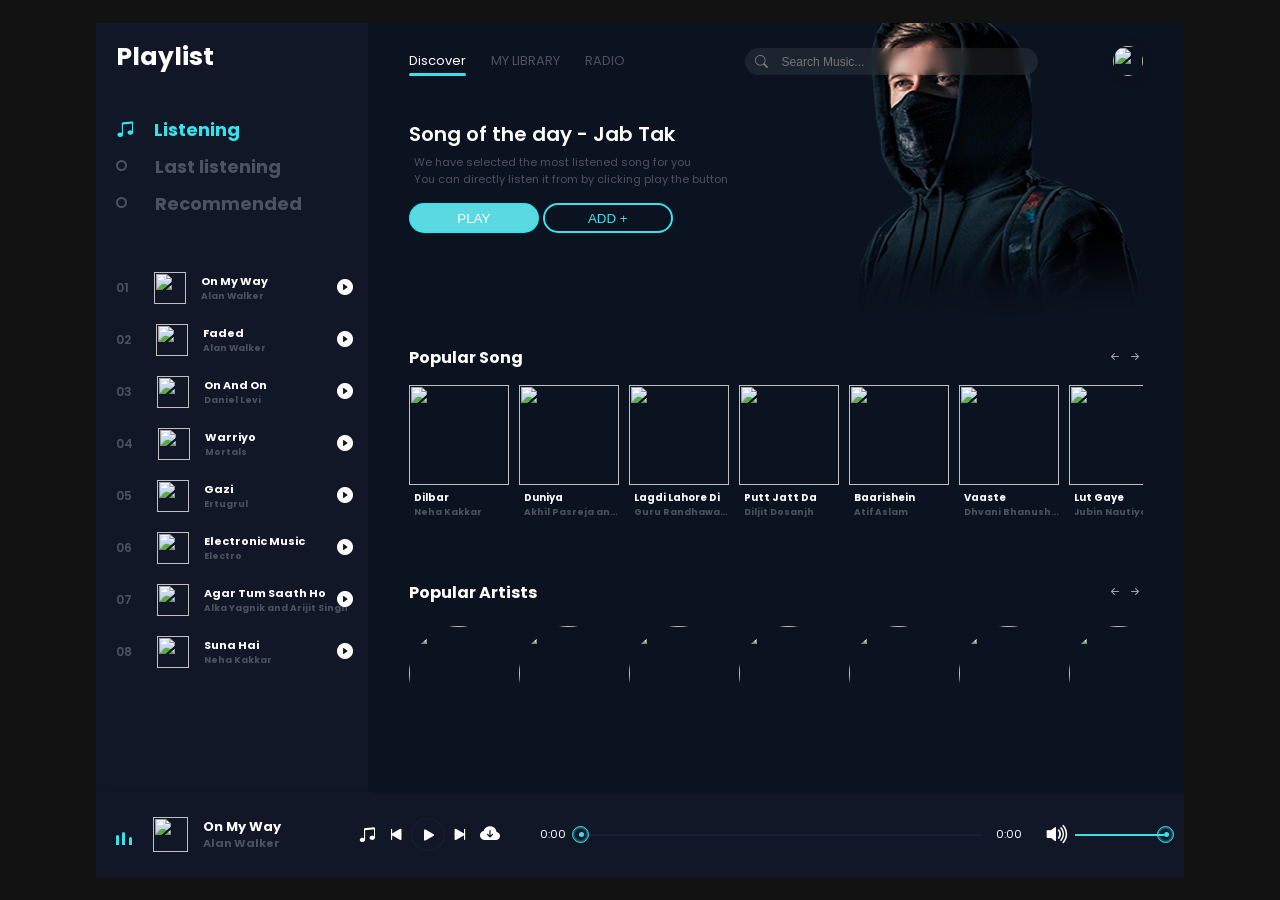
==== index.html @ 34f2d183 "index.html" ====
<!DOCTYPE html>
<html lang="en">
<head>
    <meta charset="UTF-8">
    <meta http-equiv="X-UA-Compatible" content="IE=edge">
    <meta name="viewport" content="width=device-width, initial-scale=1.0">
    <link rel="stylesheet" href="style.css">
    <link rel="stylesheet" href="media.css">
    <link rel="stylesheet" href="https://cdn.jsdelivr.net/npm/bootstrap-icons@1.9.1/font/bootstrap-icons.css">
    <link rel="preconnect" href="https://fonts.googleapis.com">
    <link rel="preconnect" href="https://fonts.gstatic.com" crossorigin>
    <link href="https://fonts.googleapis.com/css2?family=Poppins:wght@300;700&display=swap" rel="stylesheet">
    <title>Music Web</title>
</head>
<body>
    <header>
        <div class="menu_side">
            <h1>Playlist</h1>
            <div class="playlist">
                <h4 class="active"><span></span><i class="bi bi-music-note-beamed"></i>Listening</h4>
                <h4><span></span><i class="bi bi-music-note-beamed"></i>Last listening</h4>
                <h4><span></span><i class="bi bi-music-note-beamed"></i>Recommended</h4>
            </div>
            <div class="menu_song">
                <li class="songItem">
                    <span>01</span>
                    <img src="one-music-gh-pages/img/core-img/Alan Walker.jpg" alt="">
                    <h5>ON My Way <br>
                     <div class="subtitle">Alan Walker</div>
                    </h5>
                    <i class="bi playListPlay bi-play-circle-fill" id="1"></i>
                </li>

                <li class="songItem">
                    <span>02</span>
                    <img src="img/2.jpg" alt="">
                    <h5>ON My Way <br>
                     <div class="subtitle">Alan Walker</div>
                    </h5>
                    <i class="bi playListPlay bi-play-circle-fill" id="2"></i>
                </li>

                <li class="songItem">
                    <span>03</span>
                    <img src="img/2.jpg" alt="">
                    <h5>ON My Way <br>
                     <div class="subtitle">Alan Walker</div>
                    </h5>
                    <i class="bi playListPlay bi-play-circle-fill" id="3"></i>
                </li>

                <li class="songItem">
                    <span>04</span>
                    <img src="img/2.jpg" alt="">
                    <h5>ON My Way <br>
                     <div class="subtitle">Alan Walker</div>
                    </h5>
                    <i class="bi playListPlay bi-play-circle-fill" id="4"></i>
                </li>

                <li class="songItem">
                    <span>05</span>
                    <img src="img/2.jpg" alt="">
                    <h5>ON My Way <br>
                     <div class="subtitle">Alan Walker</div>
                    </h5>
                    <i class="bi playListPlay bi-play-circle-fill" id="5"></i>
                </li>

                <li class="songItem">
                    <span>06</span>
                    <img src="one-music-gh-pages/img/core-img/Alan Walker.jpg" alt="">
                    <h5>ON My Way <br>
                     <div class="subtitle">Alan Walker</div>
                    </h5>
                    <i class="bi playListPlay bi-play-circle-fill" id="6"></i>
                </li>

                <li class="songItem">
                    <span>07</span>
                    <img src="one-music-gh-pages/img/core-img/Alan Walker.jpg" alt="">
                    <h5>ON My Way <br>
                     <div class="subtitle">Alan Walker</div>
                    </h5>
                    <i class="bi playListPlay bi-play-circle-fill" id="7"></i>
                </li>

                <li class="songItem">
                    <span>08</span>
                    <img src="one-music-gh-pages/img/core-img/Alan Walker.jpg" alt="">
                    <h5>ON My Way <br>
                     <div class="subtitle">Alan Walker</div>
                    </h5>
                    <i class="bi playListPlay bi-play-circle-fill" id="8"></i>
                </li>

                
            </div>
        </div>


        <div class="song_side">
            
            <nav>
                <ul>
                    <li>Discover<span></span></li>
                    <li>MY LIBRARY</li>
                    <li>RADIO</li>
                </ul>
                <div class="search">
                    <i class="bi bi-search"></i>
                    <input type="text" placeholder="Search Music..." data-search="">
                    <div class="search_results">
                        <!--<a href="" class="card">
                            <img src="img/1.jpg" alt="">
                            <div class="content">
                                On My Way
                                <div class="subtitle">Alan Walker</div>
                            </div>
                        </a>-->
                    </div>
                </div>
                <div class="user">
                    <img src="img/Pirate.png" alt="">
                </div>
            </nav>

            <div class="content">
                
                <h1>Song of the day - Jab Tak</h1>
                <p>We have selected the most listened song for you <br> You can directly listen it from by clicking play the button</p>
                <div class="buttons">
                    <button>PLAY</button>
                    <button>ADD +</button>
                </div>
            </div>
            <div class="popular_song">
                <div class="h4">
                    <h4>Popular Song</h4>
                    <div class="btn_s">
                        <i class="bi bi-arrow-left-short" id="pop_song_left"></i>
                        <i class="bi bi-arrow-right-short" id="pop_song_right"></i>
                    </div>
                </div>
                <div class="pop_song">
                    <li class="songItem">
                        <div class="img_play">
                            <img src="img/2.jpg" alt="">
                            <i class="bi playListPlay bi-play-circle-fill" id="9"></i>
                        </div>
                        <h5>ON My Way <br>
                         <div class="subtitle">Alan Walker</div>
                        </h5>
                        
                    </li> 

                    <li class="songItem">
                        <div class="img_play">
                            <img src="img/2.jpg" alt="">
                            <i class="bi playListPlay bi-play-circle-fill" id="10"></i>
                        </div>
                        <h5>ON My Way <br>
                         <div class="subtitle">Alan Walker</div>
                        </h5>
                        
                    </li>

                    <li class="songItem">
                        <div class="img_play">
                            <img src="img/2.jpg" alt="">
                            <i class="bi playListPlay bi-play-circle-fill" id="11"></i>
                        </div>
                        <h5>ON My Way <br>
                         <div class="subtitle">Alan Walker</div>
                        </h5>
                        
                    </li>

                    <li class="songItem">
                        <div class="img_play">
                            <img src="img/2.jpg" alt="">
                            <i class="bi playListPlay bi-play-circle-fill" id="12"></i>
                        </div>
                        <h5>ON My Way <br>
                         <div class="subtitle">Alan Walker</div>
                        </h5>
                        
                    </li>

                    <li class="songItem">
                        <div class="img_play">
                            <img src="img/2.jpg" alt="">
                            <i class="bi playListPlay bi-play-circle-fill" id="13"></i>
                        </div>
                        <h5>ON My Way <br>
                         <div class="subtitle">Alan Walker</div>
                        </h5>
                        
                    </li>

                    <li class="songItem">
                        <div class="img_play">
                            <img src="img/2.jpg" alt="">
                            <i class="bi playListPlay bi-play-circle-fill" id="14"></i>
                        </div>
                        <h5>ON My Way <br>
                         <div class="subtitle">Alan Walker</div>
                        </h5>
                        
                    </li>

                    <li class="songItem">
                        <div class="img_play">
                            <img src="img/2.jpg" alt="">
                            <i class="bi playListPlay bi-play-circle-fill" id="15"></i>
                        </div>
                        <h5>ON My Way <br>
                         <div class="subtitle">Alan Walker</div>
                        </h5>
                        
                    </li>

                    <li class="songItem">
                        <div class="img_play">
                            <img src="img/2.jpg" alt="">
                            <i class="bi playListPlay bi-play-circle-fill" id="16"></i>
                        </div>
                        <h5>ON My Way <br>
                         <div class="subtitle">Alan Walker</div>
                        </h5>
                        
                    </li>

                    <li class="songItem">
                        <div class="img_play">
                            <img src="img/2.jpg" alt="">
                            <i class="bi playListPlay bi-play-circle-fill" id="17"></i>
                        </div>
                        <h5>ON My Way <br>
                         <div class="subtitle">Alan Walker</div>
                        </h5>
                        
                    </li>

                    <li class="songItem">
                        <div class="img_play">
                            <img src="img/2.jpg" alt="">
                            <i class="bi playListPlay bi-play-circle-fill" id="18"></i>
                        </div>
                        <h5>ON My Way <br>
                         <div class="subtitle">Alan Walker</div>
                        </h5>
                        
                    </li>

                    <li class="songItem">
                        <div class="img_play">
                            <img src="img/2.jpg" alt="">
                            <i class="bi playListPlay bi-play-circle-fill" id="19"></i>
                        </div>
                        <h5>ON My Way <br>
                         <div class="subtitle">Alan Walker</div>
                        </h5>
                        
                    </li>

                    <li class="songItem">
                        <div class="img_play">
                            <img src="img/2.jpg" alt="">
                            <i class="bi playListPlay bi-play-circle-fill" id="20"></i>
                        </div>
                        <h5>ON My Way <br>
                         <div class="subtitle">Alan Walker</div>
                        </h5>
                        
                    </li>

                    <li class="songItem">
                        <div class="img_play">
                            <img src="img/2.jpg" alt="">
                            <i class="bi playListPlay bi-play-circle-fill" id="21"></i>
                        </div>
                        <h5>ON My Way <br>
                         <div class="subtitle">Alan Walker</div>
                        </h5>
                        
                    </li>

                    <li class="songItem">
                        <div class="img_play">
                            <img src="img/2.jpg" alt="">
                            <i class="bi playListPlay bi-play-circle-fill" id="22"></i>
                        </div>
                        <h5>ON My Way <br>
                         <div class="subtitle">Alan Walker</div>
                        </h5>
                        
                    </li>

                    <li class="songItem">
                        <div class="img_play">
                            <img src="img/2.jpg" alt="">
                            <i class="bi playListPlay bi-play-circle-fill" id="23"></i>
                        </div>
                        <h5>ON My Way <br>
                         <div class="subtitle">Alan Walker</div>
                        </h5>
                        
                    </li>

                    <li class="songItem">
                        <div class="img_play">
                            <img src="img/2.jpg" alt="">
                            <i class="bi playListPlay bi-play-circle-fill" id="24"></i>
                        </div>
                        <h5>ON My Way <br>
                         <div class="subtitle">Alan Walker</div>
                        </h5>
                        
                    </li>

                    <li class="songItem">
                        <div class="img_play">
                            <img src="img/2.jpg" alt="">
                            <i class="bi playListPlay bi-play-circle-fill" id="25"></i>
                        </div>
                        <h5>ON My Way <br>
                         <div class="subtitle">Alan Walker</div>
                        </h5>
                        
                    </li>

                    <li class="songItem">
                        <div class="img_play">
                            <img src="img/2.jpg" alt="">
                            <i class="bi playListPlay bi-play-circle-fill" id="26"></i>
                        </div>
                        <h5>ON My Way <br>
                         <div class="subtitle">Alan Walker</div>
                        </h5>
                        
                    </li>

                    <li class="songItem">
                        <div class="img_play">
                            <img src="img/2.jpg" alt="">
                            <i class="bi playListPlay bi-play-circle-fill" id="27"></i>
                        </div>
                        <h5>ON My Way <br>
                         <div class="subtitle">Alan Walker</div>
                        </h5>
                        
                    </li>

                </li>

                <li class="songItem">
                    <div class="img_play">
                        <img src="img/2.jpg" alt="">
                        <i class="bi playListPlay bi-play-circle-fill" id="28"></i>
                    </div>
                    <h5>ON My Way <br>
                     <div class="subtitle">Alan Walker</div>
                    </h5>
                    
                </li>

                <li class="songItem">
                    <div class="img_play">
                        <img src="img/2.jpg" alt="">
                        <i class="bi playListPlay bi-play-circle-fill" id="29"></i>
                    </div>
                    <h5>ON My Way <br>
                     <div class="subtitle">Alan Walker</div>
                    </h5>
                    
                </li>

                <li class="songItem">
                    <div class="img_play">
                        <img src="img/2.jpg" alt="">
                        <i class="bi playListPlay bi-play-circle-fill" id="29"></i>
                    </div>
                    <h5>ON My Way <br>
                     <div class="subtitle">Alan Walker</div>
                    </h5>
                    
                </li>

                    
                </div>
            </div>
            <div class="popular_artists">
                <div class="h4">
                    <h4>Popular Artists</h4>
                    <div class="btn_s">
                        <i class="bi bi-arrow-left-short" id="pop_art_left"></i>
                        <i class="bi bi-arrow-right-short" id="pop_art_right"></i>
                    </div>
                </div>
                <div class="item Artists_bx">
                    <li>
                        <a href="arijit.html"><img src="img/arjit.jpg" alt=""></a>
                    </li>

                    <li>
                        <!--<a href="dhvani.html">--><img src="img/dhvani.jpg" alt=""></a>
                    </li>

                    <li>
                        <img src="img/neha.jpg" alt="">
                    </li>

                    <li>
                        <img src="img/guru.jpg" alt="">
                    </li>

                    <li>
                        <img src="img/honey.jpg" alt="">
                    </li>

                    <li>
                        <img src="img/jubin Nautiyal.jpg" alt="">
                    </li>

                    <li>
                        <img src="img/justin-bieber-lede.jpg" alt="">
                    </li>

                    <li>
                        <img src="img/arjit.jpg" alt="">
                    </li>

                    <li>
                        <img src="img/arjit.jpg" alt="">
                    </li>

                    <li>
                        <img src="img/arjit.jpg" alt="">
                    </li>

                    <li>
                        <img src="img/arjit.jpg" alt="">
                    </li>

                    <li>
                        <img src="img/arjit.jpg" alt="">
                    </li>

                    <li>
                        <img src="img/arjit.jpg" alt="">
                    </li>

                    <li>
                        <img src="img/arjit.jpg" alt="">
                    </li>

                    <li>
                        <img src="img/arjit.jpg" alt="">
                    </li>

                    <li>
                        <img src="img/arjit.jpg" alt="">
                    </li>

                    <li>
                        <img src="img/arjit.jpg" alt="">
                    </li>

                </div>
            </div>
        </div>


        <div class="master_play">
            <div class="wave" id="wave">
                <div class="wave1"></div>
                <div class="wave1"></div>
                <div class="wave1"></div>
            </div>
            <img src="one-music-gh-pages/img/core-img/Alan Walker.jpg" alt="" id="poster_master_play">
            <h5 id="title">
                On My Way
                <div class="subtitle">Alan Walker</div>
            </h5>
            <div class="icon">
                <i class="bi shuffle bi-music-note-beamed">next</i>
                <i class="bi bi-skip-start-fill" id="back"></i>
                <i class="bi bi-play-fill" id="masterPlay"></i>
                <i class="bi bi-skip-end-fill" id="next"></i>
                <a href="" download="" id="download_music"><i class="bi bi-cloud-arrow-down-fill" ></i></a>
            </div>
            <span id="currentStart">0:00</span>
            <div class="bar">
                <input type="range" id="seek" min="0" max="100">
                <div class="bar2" id="bar2"></div>
                <div class="dot"></div>
            </div>
            <span id="currentEnd">0:00</span>
            <div class="vol">
                <i class="bi bi-volume-up-fill" id="vol_icon"></i>
                <input type="range" min="0" max="100" id="vol">
                <div class="vol_bar"></div>
                <div class="dot" id="vol_dot"></div>
            </div>
        </div>
    </header>
    <script src="app.js"></script>
</body>
</html>
---- style.css ----
/* Google Fonts "poppins" */

@import url(https://fonts.googleapis.com/css2?family=Poppins:wght@300;700&display=swap);

*{
    padding: 0;
    margin: 0;
    box-sizing: border-box;
}

body{
    font-family: 'Poppins', sans-serif;
    width: 100%;
    height: 100vh;
    background: #121213;
    display: grid;
    place-items: center;
}

header{
    position: relative;
    width: 85%;
    height: 95%;
    /*border: 1px solid white;*/
    display: flex;
    flex-wrap: wrap;
    overflow: hidden;
}

header .menu_side , .song_side{
    width: 25%;
    height: 90%;
    /*border: 1px solid white;*/
    background: #111727;
    box-shadow: 5px 0px 2px #090f1f;
    color: white;
}

header .song_side{
    width: 75%;
    background: #0b1320;
}

header .master_play{
    width: 100%;
    height: 10%;
    /*border: 1px solid white;*/
    background: #111727;
    box-shadow: 0px 3px 8px #090f1f;
}

header .menu_side h1 {
    font-size: 25px;
    margin: 15px 0px 0px 20px;
    font-weight: 700;
}

header .menu_side .playlist {
    margin: 40px 0px 0px 20px;
    
}

header .menu_side .playlist h4 {
    font-size: 18px;
    font-weight: 700;
    padding-bottom: 10px;
    color: #4c5262;   
    cursor: pointer;
    display: flex;
    align-items: center; 
    transition: .3s linear;
}

header .menu_side .playlist h4:hover {
 color: white;
}

header .menu_side .playlist h4 span {
    position: relative;
    margin-right: 39px;
   }

   header .menu_side .playlist h4 span::before {
    content: '';
    position: absolute;   
    width: 7px;
    height: 7px;
    border: 2px solid #4c5262;
    border-radius: 50%;
    top: -6px;
    transition: .3s linear;
   }

   header .menu_side .playlist h4:hover span::before {
    border: 2px solid white;
   }

   header .menu_side .playlist h4 .bi {
     display: none;
   }

   header .menu_side .playlist .active {
    color: #36e2ec;
  }

  header .menu_side .playlist .active span {
    display: none;
  }

  header .menu_side .playlist .active .bi {
    display: flex;
    margin-right: 20px;
  }

  header .menu_side .menu_song  {
    width: 100%;
    height: 420px;
    /*border: 1px solid white;*/
    margin-top: 40px;
    overflow: auto;
}

header .menu_side .menu_song::-webkit-scrollbar  {
   display: none;
}

header .menu_side .menu_song li {
   list-style-type: none;
   position: relative;
   padding: 5px 0px 5px 20px;
   display: flex;
   align-items: center;
   margin-bottom: 10px;
   cursor: pointer;
   transition: 03s linear;
   /*background: rgba(131, 131, 131, 0.1);*/
}

header .menu_side .menu_song li:hover {
    background: rgba(131, 131, 131, 0.1);
 }

 header .menu_side .menu_song li span {
    font-size: 12px;
    font-weight: 600;
    color: #4c5262;
 }

 header .menu_side .menu_song li img {
    width: 32px;
    height: 32px;
    margin-left: 25px;
 }

 header .menu_side .menu_song li h5 {
    font-size: 11px;
    margin-left: 15px;
    width: 170px;
    /*border: 1px solid white;*/
    overflow: hidden;
    text-overflow: ellipsis;
    white-space: nowrap;
 }

 header .menu_side .menu_song li h5 .subtitle {
    font-size: 9px;
    color: #4c5262;
 }

 header .menu_side .menu_song li .bi {
    position: absolute;
    right: 15px;
 }

 header .master_play{
    display: flex;
    align-items: center;
    padding: 0px 20px;
 }

 header .master_play .wave{
    width: 30px;
    height: 30px;
    /*border: 1px solid white;*/
    padding-bottom: 5px;
    display: flex;
    align-items: flex-end;
    margin-right: 10px;
 }

 header .master_play .wave .wave1{
    width: 3px;
    height: 10px;
    background: #36e2ec;
    margin-right: 3px;
    border-radius: 10px 10px 0px 0px;
    animation: unset;
 }

 header .master_play .wave .wave1:nth-child(2){
    height: 13px;
    margin-right: 3.5px;
    animation-delay: .4s;
 }

 header .master_play .wave .wave1:nth-child(3){
    height: 8px;
    animation-delay: .8s;
 }

 /*javascript classes*/



 header .master_play .active1 .wave1{
    animation: wave .5s linear infinite;
 }

 header .master_play .active1 .wave1:nth-child(2){
    animation-delay: .4s;
 }

 header .master_play .active1 .wave1:nth-child(3){
    animation-delay: .8s;
 }





 @keyframes wave{
    0%{
        height: 10px;
    }
    50%{
        height: 15px;
    }
    100%{
        height: 10px;
    }
 }

 header .master_play img {
    width: 35px;
    height: 35px;
 }

 header .master_play h5 {
    width: 130px;
    /*border: 1px solid white;*/
    margin-left: 15px;
    color: white;
    line-height: 17px;
    overflow: hidden;
    text-overflow: ellipsis;
    white-space: nowrap;
    font-size: 13px;
 }

header .master_play h5 .subtitle{
    font-size: 11px;
    color: #4c5262;
    width: 100%;
    overflow: hidden;
    text-overflow: ellipsis;
    white-space: nowrap;
}

header .master_play .icon{
    font-size: 20px;
    color: white;
    margin: 0px 20px 0px 40px;
    outline: none;
    display: flex;
    align-items: center;
}

header .master_play .icon .bi {
    cursor: pointer;
    outline: none;
}

header .master_play .icon .shuffle {
    font-size: 17px;
    margin-right: 10px;
    width: 17.5px;
    overflow: hidden;
    display: flex;
    align-items: center;
}

header .master_play .icon #download_music {
    text-decoration: none;
    color: white;
    font-size: 20px;
    margin-left: 10px;
}

header .master_play .icon .bi:nth-child(3) {
    border: 1px solid rgb(105, 105, 105, .1);
    border-radius: 50%;
    padding: 1px 5px 0px 7px;
    margin: 0px 5px;
}

header .master_play span {
    color: white;
    width: 32px;
    /*border: 1px solid white;*/
    font-size: 11px;
    font-weight: 400;
}

header .master_play #currentStart {
    margin: 0px 0px 0px 20px;
}

header .master_play .bar {
    position: relative;
    width: 43%;
    height: 2px;
    background: rgb(105, 105, 170, .1);
    margin: 0px 15px 0px 10px;
}

header .master_play .bar .bar2{
    position: absolute;
    background: #36e2ec;
    width: 0%;
    height: 100%;
    top: 0px;
    transition: 1s linear;
}

header .master_play .bar .dot{
    position: absolute;
    width: 5px;
    height: 5px;
    background: #36e2ec;
    border-radius: 50%;
    left: 0%;
    top: -1.5px;
    transition: 1s linear;
}

header .master_play .bar .dot::before{
    content: '';
    position: absolute;
    width: 15px;
    height: 15px;
    border: 1px solid #36e2ec;
    border-radius: 50%;
    left: -7px;
    top: -6.5px;
    box-shadow: inset 0px 0px 3px #36e2ec;
}

header .master_play .bar input{
    position: absolute;
    width: 100%;
    top: -7px;
    left: 0;
    cursor: pointer;
    z-index: 999999999999999999999999999999999999999;
    opacity: 0;
}

header .master_play .vol{
    position: relative;
    width: 100px;
    height: 2px;
    background: rgb(105, 105, 170, .1);
    margin-left: 50px;

}

header .master_play .vol .bi{
    position: absolute;
    color: white;
    font-size: 25px;
    top: -17px;
    left: -30px;    
}

header .master_play .vol input{
    position: absolute;
    width: 100%;
    top: -6px;
    left: 0;
    cursor: pointer;
    z-index: 999999999999999999999999999;
    opacity: 0;
}

header .master_play .vol .vol_bar{
    position: absolute;
    background: #36e2ec;
    width: 100%;
    height: 100%;
    top: 0;
    transition: 1s linear;
}

header .master_play .vol .dot{
    position: absolute;
    width: 5px;
    height: 5px;
    background: #36e2ec;
    border-radius: 50%;
    left: 100%;
    top: -1.5px;
    transition: 1s linear;
}

header .master_play .vol .dot::before{
    content: '';
    position: absolute;
    width: 15px;
    height: 15px;
    border: 1px solid #36e2ec;
    border-radius: 50%;
    left: -7px;
    top: -6.5px;
    box-shadow: inset 0px 0px 3px #36e2ec;
}

header .song_side {
    z-index: 2;
}

header .song_side::before{
    content: '';
    position: absolute;
    width: 100%;
    height: 300px;
    background: url(bg.png);
    z-index: -1;
}

header .song_side nav{
    width: 90%;
    height: 10%;
    /*border: 1px solid white;*/
    margin: auto;
    display: flex;
    align-items: center;
    justify-content: space-between;
}

header .song_side nav ul{
    display: flex;
}

header .song_side nav ul li{
    list-style: none;
    position: relative;
    font-size: 13px;
    color: #4c5262;
    margin-right: 25px;
    cursor: pointer;
    transition: .3s linear;
}

header .song_side nav ul li:hover{
    color: white;
}

header .song_side nav ul li:nth-child(1){
    color: white;
}

header .song_side nav ul li span{
    position: absolute;
    width: 100%;
    height: 2.5px;
    background: #36e2ec;
    bottom: -5px;
    left: 0;
    border-radius: 20px;
}

header .song_side nav .search{
    position: relative;
    width: 40%;
    padding: 1px 10px;
    border-radius: 20px;
    /*border: 1px solid white;*/
    color: gray;
}

header .song_side nav .search::before{
    content: '';
    position: absolute;
    width: 100%;
    height: 100%;
    background: rgb(184, 184, 184, .1);
    border-radius: 20px;
    backdrop-filter: blur(5px);
    z-index: -1;
}

header .song_side nav .search .search_results{
    position: absolute;
    width: 100%;
    height: 200px;
    /*border: 1px solid white;*/
    margin-top: 12px;
    border-radius: 10px;
    overflow: auto;
}

header .song_side nav .search .search_results::-webkit-scrollbar {
    display: none;
}

header .song_side nav .search .search_results .card{
    width: 100%;
    min-height: 45px;
    /*border: 1px solid white;*/
    display: flex;
    align-items: center;
    background: rgb(184, 184, 184, .1);
    margin-bottom: 5px;
    text-decoration: none;
    border-radius: 10px;
    display: none;
}

header .song_side nav .search .search_results .card img{
    width: 35px;
    height: 35px;
    border-radius: 12px;
}

header .song_side nav .search .search_results .card .content{
    width: 80%;
    height: 100%;
    /*border: 1px solid white;*/
    padding: 0;
    font-size: 13px;
    font-weight: 600;
    color: #fff;
}

header .song_side nav .search .search_results .card .content .subtitle{
    font-size: 11px;
    color: #a4a8b4;
    font-weight: 500;
}

header .song_side nav .search .bi{
    font-size: 13px;
    padding: 3px 0px 0px 10px;
}

header .song_side nav .search input {
    background: none;
    border: none;
    outline: none;
    padding: 0px 10px;
    color: white;
    font-size: 12px;
}

header .song_side nav .user {
    position: relative;
    width: 30px;
    height: 30px;
    /*border: 1px solid white;*/
    border-radius: 50%;
}

header .song_side nav .user img {
    width: 100%;
    height: 100%;
    border-radius: 50%;
    box-shadow: 2px 2px 8px #121213;
}

header .song_side .content {
    width: 90%;
    height: 30%;
    /*border: 1px solid white;*/
    margin: auto;
    padding-top: 20px;
}

header .song_side .content h1 {
    font-size: 20px;
    font-weight: 600;
}

header .song_side .content p {
    font-size: 11px;
    font-weight: 400;
    color: #4c5262;
    margin: 5px;
}

header .song_side .content .buttons {
    margin-top: 15px;
}

header .song_side .content .buttons button {
    width: 130px;
    height: 30px;
    border: 2px solid #36e2ec;
    outline: none;
    border-radius: 20px;
    background: #5adae0;
    color: white;
    cursor: pointer;
    transition: .3s linear;
}

header .song_side .content .buttons button:hover {
    background: none;
    color: #36e2ec;
}

header .song_side .content .buttons button:nth-child(2) {
    background: none;
    color: #36e2ec;
}

header .song_side .content .buttons button:nth-child(2):hover {
    background: #36e2ec;
    color: white;
}

header .song_side .popular_song {
    width: 90%;
    height: auto;
    margin: auto;
    margin-top: 15px;
    /*border: 1px solid white;*/
}

header .song_side .popular_song .h4 {
    display: flex;
    align-items: center;
    justify-content: space-between;
}

header .song_side .popular_song .h4 .bi {
    color: #a4a8b4;
    cursor: pointer;
    transition: .3s linear;
}

header .song_side .popular_song .h4 .bi:hover {
    color: white;
}

header .song_side .popular_song .pop_song {
    width: 100%;
    height: 150px;
    margin-top: 15px;
    display: flex;
    /*border: 1px solid white;*/
    overflow: auto;
    scroll-behavior: smooth;
}

header .song_side .popular_song .pop_song::-webkit-scrollbar {
    display: none;
}

header .song_side .popular_song .pop_song li {
    min-width: 100px;
    height: 140px;
    list-style-type: none;
    margin-right: 10px;
    transition: .3s linear;
}

header .song_side .popular_song .pop_song li:hover {
    background: rgb(105, 105, 170, .1);
}

header .song_side .popular_song .pop_song li .img_play {
    position: relative;
    width: 100px;
    height: 100px;
    display: flex;
    align-items: center;
    justify-content: center;
}

header .song_side .popular_song .pop_song li .img_play img {
    width: 100%;
    height: 100%;
}

header .song_side .popular_song .pop_song li .img_play .bi {
    position: absolute;
    font-size: 20px;
    cursor: pointer;
    transition: .3s linear;
    opacity: 0;
}

header .song_side .popular_song .pop_song li:hover .img_play .bi {
    opacity: 1;
}

header .song_side .popular_song .pop_song li h5 {
    padding: 5px 0px 0px 5px;
    line-height: 15px;
    font-size: 10px;
    width: 100px;
    overflow: hidden;
    white-space: nowrap;
    text-overflow: ellipsis;
}

header .song_side .popular_song .pop_song li h5 .subtitle{
    font-size: 9px;
    overflow: hidden;
    white-space: nowrap;
    text-overflow: ellipsis;
    color: #4c5262;
}

header .song_side .popular_artists{
    width: 90%;
    height: auto;
    /*border: 1px solid white;*/
    margin: auto;
    margin-top: 45px;
}

header .song_side .popular_artists .h4 {
    display: flex;
    align-items: center;
    justify-content: space-between;
}

header .song_side .popular_artists .h4 .bi {
    color: #a4a8b4;
    cursor: pointer;
    transition: .3s linear;
}

header .song_side .popular_artists .h4 .bi:hover {
    color: white;
}

header .song_side .popular_artists .item {
    width: 100%;
    height: auto;
    margin-top: 21px;
    display: flex;
    /*border: 1px solid white;*/
    overflow: auto;
    scroll-behavior: smooth;
}

header .song_side .popular_artists .item::-webkit-scrollbar {
    display: none;
}

header .song_side .popular_artists .item li{
    list-style-type: none;
    position: relative;
    min-width: 90px;
    height: 93px;
    border-radius: 50%;
    margin-right: 20px;
    cursor: pointer;
}

header .song_side .popular_artists .item li img{
    width: 110%;
    height: 102%;
    border-radius: 50%;
}
---- media.css ----
@media screen and (max-width: 1200px) {
    header {
        width: 95%;
        transition: .5s linear;
    }

    header .menu_side,
    .song_side {
        width: 30%;
    }

    header .song_side {
        width: 70%;
    }

    header .song_side .content {
        height: 18%;
    }
    header .menu_side h6 {
        display: none;
    }
}

@media screen and (max-width: 930px) {
    header .menu_side {
        z-index: 999;
        width: 40%;
        position: absolute;
        transition: 1s linear;
        /*transition: 0.1s linear;*/
        transform: translateX(-100%);
    }

    header .song_side {
        width: 100%;
    }

    header .master_play {
        position: absolute;
        bottom: 0;
    }

    header .menu_side h6 {
        position: absolute;
        right: -40px;
        bottom: 10px;
        width: 40px;
        height: 40px;
        background: #111727;
        border-radius: 0px 10px 10px 0px;
        display: flex;
        align-items: center;
        justify-content: center;
        font-size: 18px;
        cursor: pointer;
        transition: 1s linear;
        z-index: 999999999999;
        color: #fff;
    }
}

@media screen and (max-width: 680px) {
    header {
        width: 100%;
        height: 100vh;
    }

    header .song_side nav ul li {
        font-size: 11px;
        margin-right: 10px;
    }

    header .song_side nav .search {
        width: auto;
    }

    header .menu_side {
        width: 60%;
    }

    header .master_play {
        z-index: 999999999999999999999999999;
    }

    header .master_play .icon {
        position: absolute;
        top: -46px;
        right: 30%;
    }

    header .master_play .icon::before {
        content: '';
        position: absolute;
        width: 200px;
        height: 180px;
        background: #111727;
        z-index: -1;
        border-radius: 50% 50% 0% 0%;
        left: -20%;
        box-shadow: 0px -11px 20px -17px #000;
    }

    header .master_play .wave {
        position: absolute;
        top: -90px;
        width: 40px;
        height: 40px;
        right: 40%;
    }

    header .master_play .wave .wave1 {
        width: 8px;
    }
}

@media screen and (max-width: 470px) {
    header .song_side nav .search {
        display: flex;
        width: 150px;
        margin-right: 5px;
    }
    header .master_play .wave {
        right: 44%;
    }
    header .menu_side {
        width: 70%;
    }
    header .song_side .popular_song {
        margin-top: 40px;
    }
}
@media screen and (max-width: 412px) {
    header .song_side nav ul li {
        font-size: 10px;
        margin-right: 7px;
    }
    header .song_side nav .search {
        width: 140px;
    }
    header .song_side .popular_song {
        margin-top: 60px;
    }
    header .master_play .wave {
        right: 45%;
    }
    header .menu_side {
        width: 80%;
    }
}
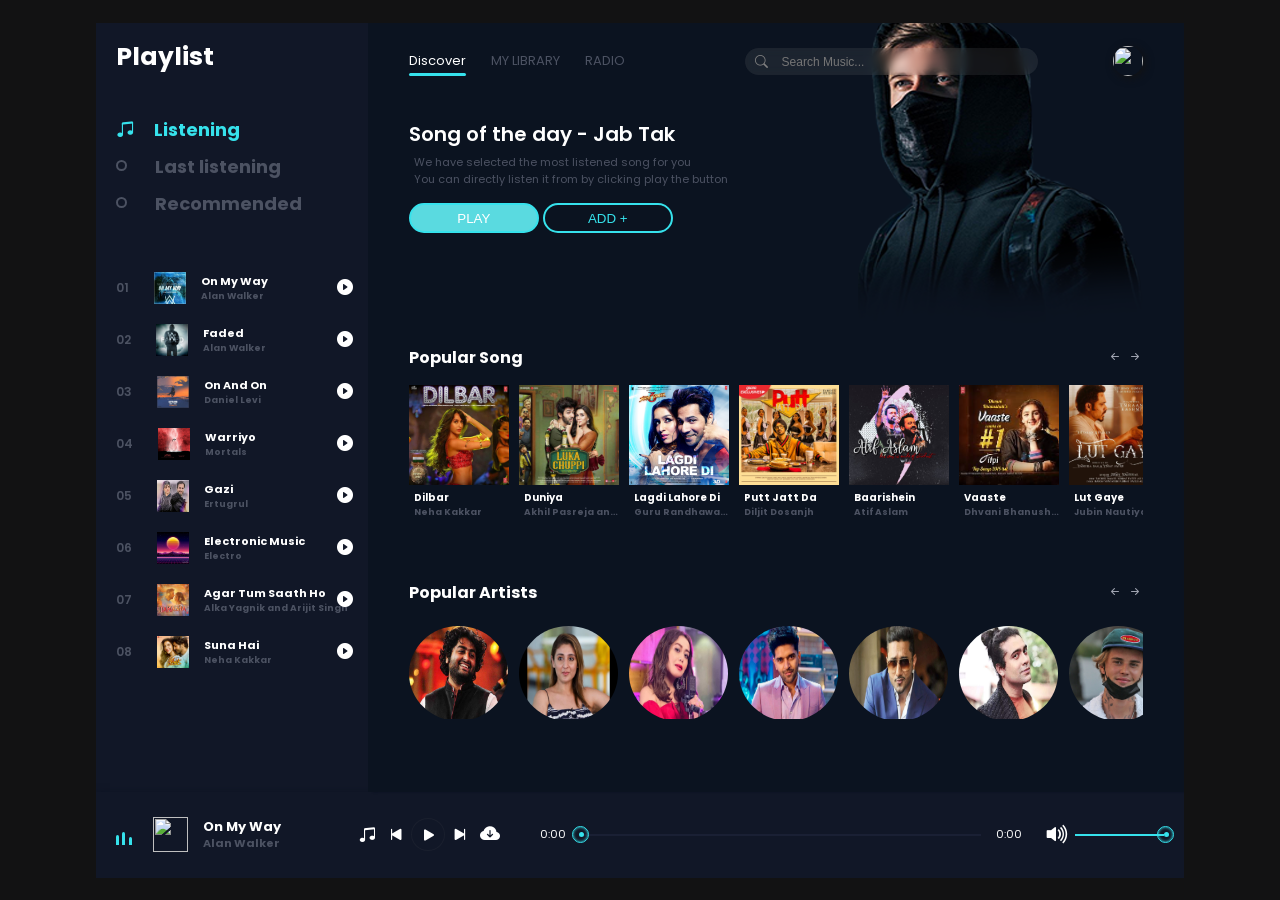
==== commit 46c56272: "index.html" ====
--- a/index.html
+++ b/index.html
@@ -400,71 +400,71 @@
                 </div>
                 <div class="item Artists_bx">
                     <li>
-                        <a href="arijit.html"><img src="img/arjit.jpg" alt=""></a>
-                    </li>
-
-                    <li>
-                        <!--<a href="dhvani.html">--><img src="img/dhvani.jpg" alt=""></a>
-                    </li>
-
-                    <li>
-                        <img src="img/neha.jpg" alt="">
-                    </li>
-
-                    <li>
-                        <img src="img/guru.jpg" alt="">
-                    </li>
-
-                    <li>
-                        <img src="img/honey.jpg" alt="">
-                    </li>
-
-                    <li>
-                        <img src="img/jubin Nautiyal.jpg" alt="">
-                    </li>
-
-                    <li>
-                        <img src="img/justin-bieber-lede.jpg" alt="">
-                    </li>
-
-                    <li>
-                        <img src="img/arjit.jpg" alt="">
-                    </li>
-
-                    <li>
-                        <img src="img/arjit.jpg" alt="">
-                    </li>
-
-                    <li>
-                        <img src="img/arjit.jpg" alt="">
-                    </li>
-
-                    <li>
-                        <img src="img/arjit.jpg" alt="">
-                    </li>
-
-                    <li>
-                        <img src="img/arjit.jpg" alt="">
-                    </li>
-
-                    <li>
-                        <img src="img/arjit.jpg" alt="">
-                    </li>
-
-                    <li>
-                        <img src="img/arjit.jpg" alt="">
-                    </li>
-
-                    <li>
-                        <img src="img/arjit.jpg" alt="">
-                    </li>
-
-                    <li>
-                        <img src="img/arjit.jpg" alt="">
-                    </li>
-
-                    <li>
-                        <img src="img/arjit.jpg" alt="">
+                        <a href="arijit.html"><img src="arjit.jpg" alt=""></a>
+                    </li>
+
+                    <li>
+                        <!--<a href="dhvani.html">--><img src="dhvani.jpg" alt=""></a>
+                    </li>
+
+                    <li>
+                        <img src="neha.jpg" alt="">
+                    </li>
+
+                    <li>
+                        <img src="guru.jpg" alt="">
+                    </li>
+
+                    <li>
+                        <img src="honey.jpg" alt="">
+                    </li>
+
+                    <li>
+                        <img src="jubin Nautiyal.jpg" alt="">
+                    </li>
+
+                    <li>
+                        <img src="justin-bieber-lede.jpg" alt="">
+                    </li>
+
+                    <li>
+                        <img src="arjit.jpg" alt="">
+                    </li>
+
+                    <li>
+                        <img src="arjit.jpg" alt="">
+                    </li>
+
+                    <li>
+                        <img src="arjit.jpg" alt="">
+                    </li>
+
+                    <li>
+                        <img src="arjit.jpg" alt="">
+                    </li>
+
+                    <li>
+                        <img src="arjit.jpg" alt="">
+                    </li>
+
+                    <li>
+                        <img src="arjit.jpg" alt="">
+                    </li>
+
+                    <li>
+                        <img src="arjit.jpg" alt="">
+                    </li>
+
+                    <li>
+                        <img src="arjit.jpg" alt="">
+                    </li>
+
+                    <li>
+                        <img src="arjit.jpg" alt="">
+                    </li>
+
+                    <li>
+                        <img src="arjit.jpg" alt="">
                     </li>
 
                 </div>
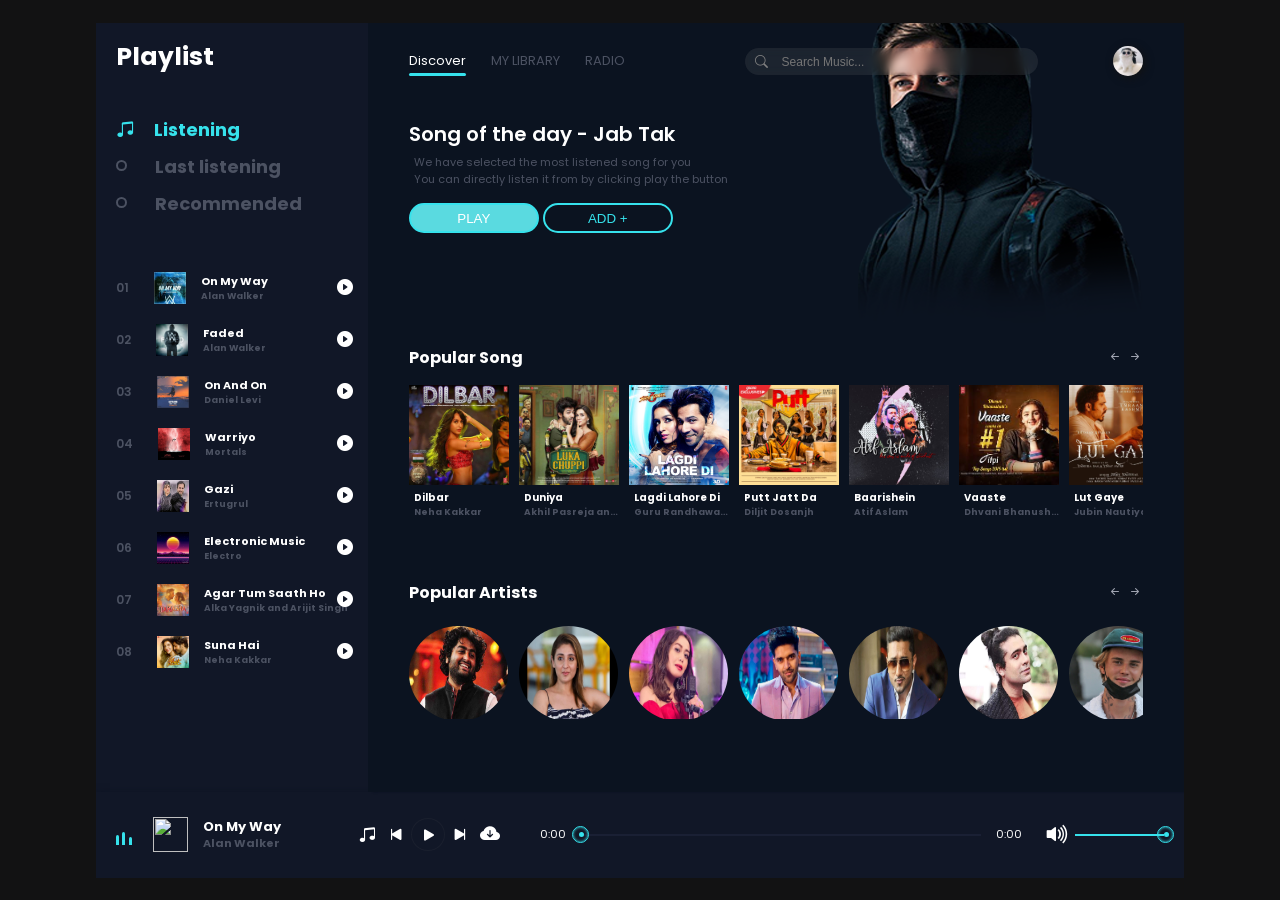
==== commit 961dfcf0: "index.html" ====
--- a/index.html
+++ b/index.html
@@ -121,7 +121,7 @@
                     </div>
                 </div>
                 <div class="user">
-                    <img src="img/Pirate.png" alt="">
+                    <img src="Pirate.png" alt="">
                 </div>
             </nav>
 
